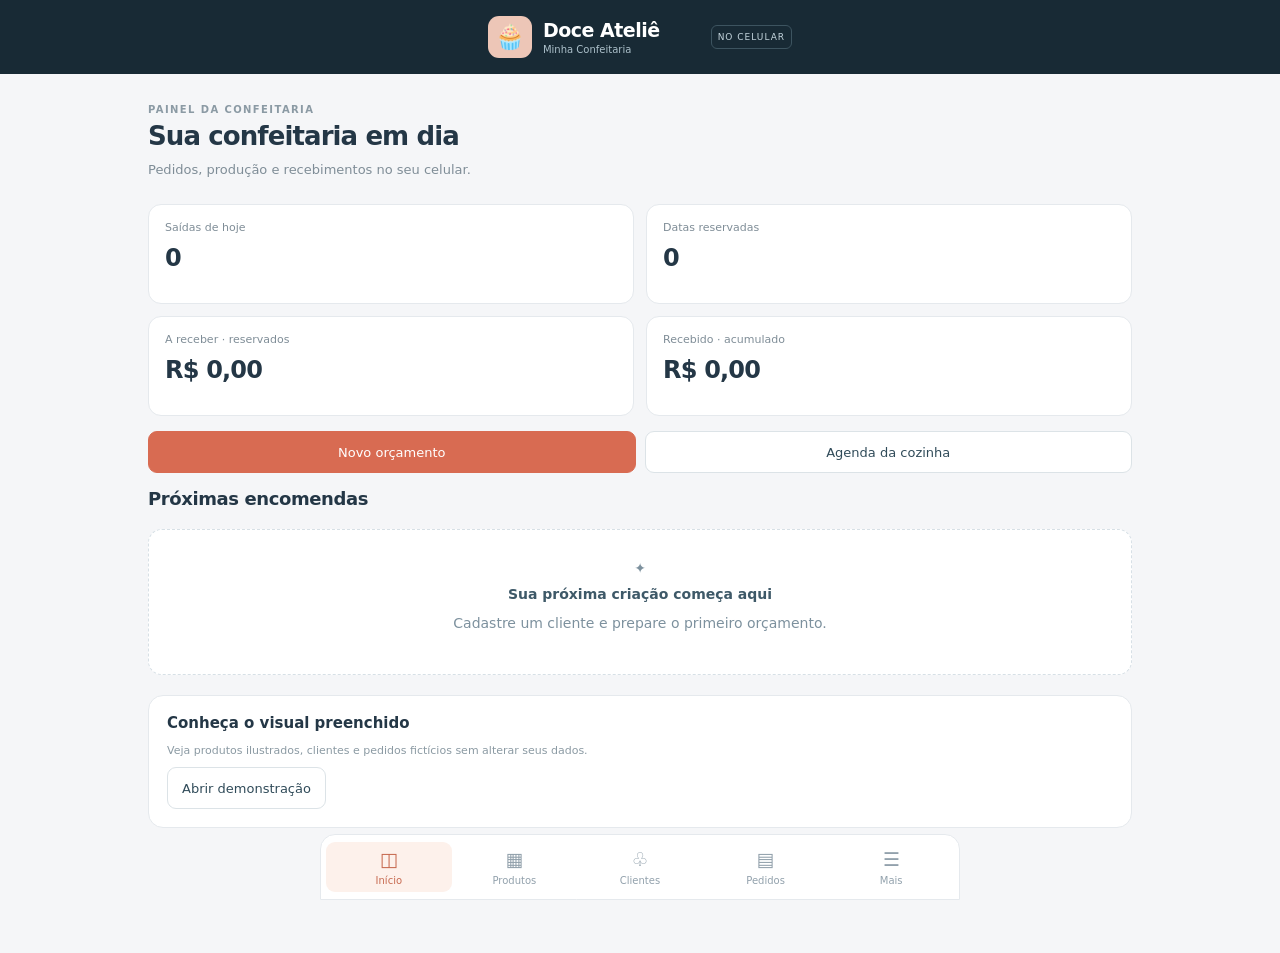
==== android/app/src/main/assets/index.html @ 293ba01e "Adiciona APK Android assinado com gestão local offline, SQLite, fotos, PDFs e backup" ====
<!doctype html><html lang="pt-BR"><head>
<meta charset="utf-8"><meta name="viewport" content="width=device-width,initial-scale=1,viewport-fit=cover">
<meta http-equiv="Content-Security-Policy" content="default-src 'self' data: blob:; script-src 'self'; style-src 'self' 'unsafe-inline'; img-src 'self' data: blob:; connect-src 'none'">
<title>Doce Ateliê</title><link rel="stylesheet" href="style.css">
<script src="logic.js" defer></script><script src="seed.js" defer></script><script src="vendor/jspdf.umd.min.js" defer></script><script src="vendor/jspdf.plugin.autotable.min.js" defer></script><script src="documents.js" defer></script><script src="app.js" defer></script>
</head><body><header><span class="brand-icon">🧁</span><div><strong>Doce Ateliê</strong><small id="shop-name">Gestão da confeitaria</small></div><span class="local-tag">NO CELULAR</span></header>
<div id="demo-banner" hidden>Demonstração · dados e preços fictícios <button data-action="demo">Voltar aos meus dados</button></div>
<main id="app" aria-live="polite"></main><nav id="navigation" aria-label="Navegação principal"></nav>
<div id="toast" role="status" hidden></div><dialog id="modal"><div id="modal-content"></div></dialog>
<input type="file" id="backup-input" accept="application/json,.json" hidden>
</body></html>
---- android/app/src/main/assets/style.css ----
:root{--ink:#243746;--muted:#7f8d97;--coral:#d86b52;--navy:#182a35;--border:#e5e9ed}*{box-sizing:border-box}body{margin:0;background:#f5f6f8;color:var(--ink);font-family:system-ui,-apple-system,"Segoe UI",sans-serif;font-size:14px}header{background:var(--navy);color:white;display:flex;align-items:center;gap:11px;padding:16px 20px;position:sticky;top:0;z-index:9}header strong{font-size:19px;letter-spacing:-.5px}header small{display:block;font-size:10px;color:#adc1cb;margin-top:3px}.brand-icon{background:#edc6b7;padding:7px;border-radius:11px;font-size:24px}.local-tag{margin-left:auto;font-size:9px;letter-spacing:1px;color:#c5d6de;border:1px solid #3d5460;border-radius:6px;padding:6px}main{max-width:1040px;margin:auto;padding:24px 18px 110px}h1{font-size:26px;letter-spacing:-.9px;margin:6px 0 8px}h2{font-size:18px;letter-spacing:-.4px;margin:0 0 14px}h3{font-size:15px;margin:0 0 10px}p{line-height:1.65;margin:8px 0}.eyebrow{font-size:10px;color:#8b9aa4;letter-spacing:1.4px;font-weight:700}.subtitle{color:var(--muted);font-size:13px;margin-bottom:24px}.card{background:white;border:1px solid var(--border);padding:18px;border-radius:15px;margin-bottom:15px}.grid{display:grid;grid-template-columns:repeat(2,minmax(0,1fr));gap:12px}.grid.three{grid-template-columns:repeat(3,minmax(0,1fr))}.metric{background:white;border:1px solid var(--border);border-radius:13px;padding:16px;min-height:100px}.metric small{color:var(--muted);font-size:11px;display:block}.metric strong{font-size:24px;display:block;margin-top:10px;letter-spacing:-.8px}.toolbar{display:flex;gap:9px;align-items:center;margin:15px 0;flex-wrap:wrap}.toolbar>*{flex:1}.primary,button.primary{background:var(--coral);color:white;border-color:var(--coral)}button{font:inherit;font-size:13px;cursor:pointer;border:1px solid #dce3e7;background:white;color:#304b59;padding:11px 14px;border-radius:9px;min-height:42px}button:disabled{opacity:.5;cursor:default}button.danger{color:#af5447;border-color:#e8c9c4}button.small{padding:7px 10px;font-size:12px;min-height:34px}.full{width:100%}.back{background:transparent;border:0;padding-left:0;font-size:12px;margin-bottom:12px;color:#788b98}label{font-size:12px;color:#526875;display:block;margin:13px 0 6px}input,select,textarea{font:inherit;font-size:16px;width:100%;padding:12px;border:1px solid #dfe5e9;border-radius:8px;background:#fcfdfe;color:#243746;min-width:0}input:focus,select:focus,textarea:focus{outline:2px solid #ecc0af;border-color:#d99a83}textarea{resize:vertical;min-height:88px}input[type=checkbox]{width:18px;height:18px;padding:0;margin:0;accent-color:var(--coral)}.check{display:flex;align-items:center;gap:9px;line-height:1.4;min-height:35px;color:#354e5b}.check input{flex-shrink:0}.hint{font-size:11px;color:#8b9aa3;line-height:1.6}.badge{display:inline-block;font-size:10px;padding:5px 8px;border-radius:6px;background:#e9f4ed;color:#3c8064}.badge.coral{background:#fcede6;color:#ba6349}.badge.gray{background:#edf0f3;color:#758996}.image-frame{height:145px;width:100%;background:#faf4ec;border-radius:10px;overflow:hidden;display:flex;align-items:center;justify-content:center;margin-bottom:12px}.image-frame img{height:100%;width:100%;object-fit:contain}.image-frame.reference{height:130px}.products{display:grid;grid-template-columns:repeat(2,minmax(0,1fr));gap:12px}.product.card{padding:13px;margin-bottom:0}.product h3{font-size:14px}.product p{font-size:12px;color:#718591}.product .price{display:block;color:#304e5d;font-weight:700;font-size:15px;margin:9px 0}.product .description{display:-webkit-box;-webkit-line-clamp:5;-webkit-box-orient:vertical;overflow:hidden}.product .category{font-size:10px;color:#91a0a9;display:block;margin-bottom:7px}.sheet{overflow:auto;background:white;border:1px solid var(--border);border-radius:13px}table{border-collapse:collapse;width:100%;font-size:12px;min-width:720px}th{padding:12px;background:#f0f3f5;text-align:left;color:#81929e;font-size:10px}td{padding:11px;border-top:1px solid #edf1f4;vertical-align:middle}.person{display:flex;align-items:center;gap:9px}.avatar{height:33px;width:33px;border-radius:50%;object-fit:cover;flex-shrink:0;background:#f4ded3;color:#b56e54;display:flex;align-items:center;justify-content:center;font-size:12px;font-weight:700}.person small{display:block;font-size:10px;color:#97a3aa;margin-top:3px}.order-row{background:white;border:1px solid var(--border);border-radius:12px;padding:16px;margin:10px 0;display:flex;gap:12px;justify-content:space-between;align-items:center}.order-row strong{font-size:14px}.order-row p{font-size:11px;color:#8b99a1}.order-row .right{text-align:right;flex-shrink:0}.empty{text-align:center;padding:30px 20px;color:#7d919e;border:1px dashed #d7e0e6;background:white;border-radius:14px;margin:20px 0}.empty strong{display:block;color:#3e5968;margin:10px 0}.warning,.info,.error{padding:13px;border-radius:9px;line-height:1.6;font-size:12px;margin:12px 0}.warning{background:#fff2df;color:#946427}.info{background:#e9f0f9;color:#4c6c8b}.error{background:#feedea;color:#ac4f42}.steps{display:flex;gap:5px;margin-bottom:19px}.step{flex:1;text-align:center;background:#e7edf0;color:#8a9aa4;border-radius:8px;padding:11px 4px;font-size:11px}.step.active{background:#f9e7de;color:#be674d;border:1px solid #edcabc}.summary{background:#213e4c;color:white;padding:18px;border-radius:12px}.summary small{color:#bed2db}.summary strong{font-size:29px;display:block;margin-top:5px}.summary-line{display:flex;gap:10px;justify-content:space-between;padding:6px 0;font-size:12px;color:#77909e}.summary-line b{color:#2f4c5b}.separator{height:1px;background:#edf0f3;margin:15px 0}.item-list{padding:0;list-style:none}.item-list li{margin:8px 0;font-size:12px;line-height:1.5;color:#6d8492}.photo-list{display:flex;gap:9px;overflow:auto;margin:12px 0}.photo-list>div{min-width:105px;max-width:105px}.photo-list img{width:105px;height:80px;object-fit:contain;border-radius:8px;background:#faf4ec}.photo-list button{width:100%;font-size:10px;padding:5px;min-height:30px}nav{position:fixed;bottom:0;left:0;right:0;background:white;display:flex;border-top:1px solid var(--border);padding:7px 5px calc(7px + env(safe-area-inset-bottom));z-index:10}nav button{flex:1;border:0;background:none;color:#92a1ac;font-size:10px;padding:6px 3px;min-height:48px}nav button span{display:block;font-size:19px;margin-bottom:5px}nav button.active{color:#c76b51;background:#fdf1eb;border-radius:9px}#demo-banner{background:#fff0de;color:#9a6a2e;font-size:11px;padding:10px 16px;display:flex;gap:10px;align-items:center;justify-content:space-between}#demo-banner button{font-size:10px;padding:6px;min-height:30px}#demo-banner[hidden]{display:none}#toast{position:fixed;bottom:87px;left:20px;right:20px;max-width:600px;margin:auto;background:#243f4d;color:white;padding:15px;border-radius:11px;z-index:40;font-size:13px;box-shadow:0 8px 25px #18374630}dialog{border:1px solid #e1e7eb;border-radius:16px;padding:23px;width:calc(100% - 32px);max-width:580px;max-height:90vh;overflow:auto}dialog::backdrop{background:#172d3c80}.calendar{display:grid;grid-template-columns:repeat(7,minmax(0,1fr));gap:5px;margin-bottom:20px}.calendar .day-name{font-size:10px;text-align:center;color:#92a1ab;padding:7px}.calendar button{font-size:12px;padding:10px 3px;min-height:44px}.calendar button.has-orders{background:#fbebe4;border-color:#efc3b0;color:#b46a4e}.calendar button.selected{background:#d86b52;color:white}details>summary{cursor:pointer;color:#4e6d7e;padding:11px 0;font-size:13px}.details-grid{display:grid;grid-template-columns:repeat(2,minmax(0,1fr));gap:12px}.details-grid small{font-size:10px;text-transform:uppercase;letter-spacing:.5px;color:#8d9da7;display:block;margin-bottom:6px}.details-grid p{font-size:12px;overflow-wrap:anywhere}.chip-row{display:flex;gap:7px;overflow:auto;padding:5px 0 13px}.chip-row button{font-size:11px;white-space:nowrap;min-height:34px;padding:7px 11px}.chip-row button.active{background:#fbede6;color:#bd694e;border-color:#ecc5b2}a{color:#bd694e}#fatal{padding:30px;line-height:1.7}@media(min-width:750px){main{padding:30px 28px 110px}.products{grid-template-columns:repeat(3,minmax(0,1fr))}nav{left:50%;transform:translateX(-50%);max-width:1040px;border:1px solid var(--border);border-radius:15px 15px 0 0}header>div{max-width:900px}header{justify-content:center}.local-tag{margin-left:40px}.image-frame{height:170px}.grid.three{grid-template-columns:repeat(3,minmax(0,1fr))}}
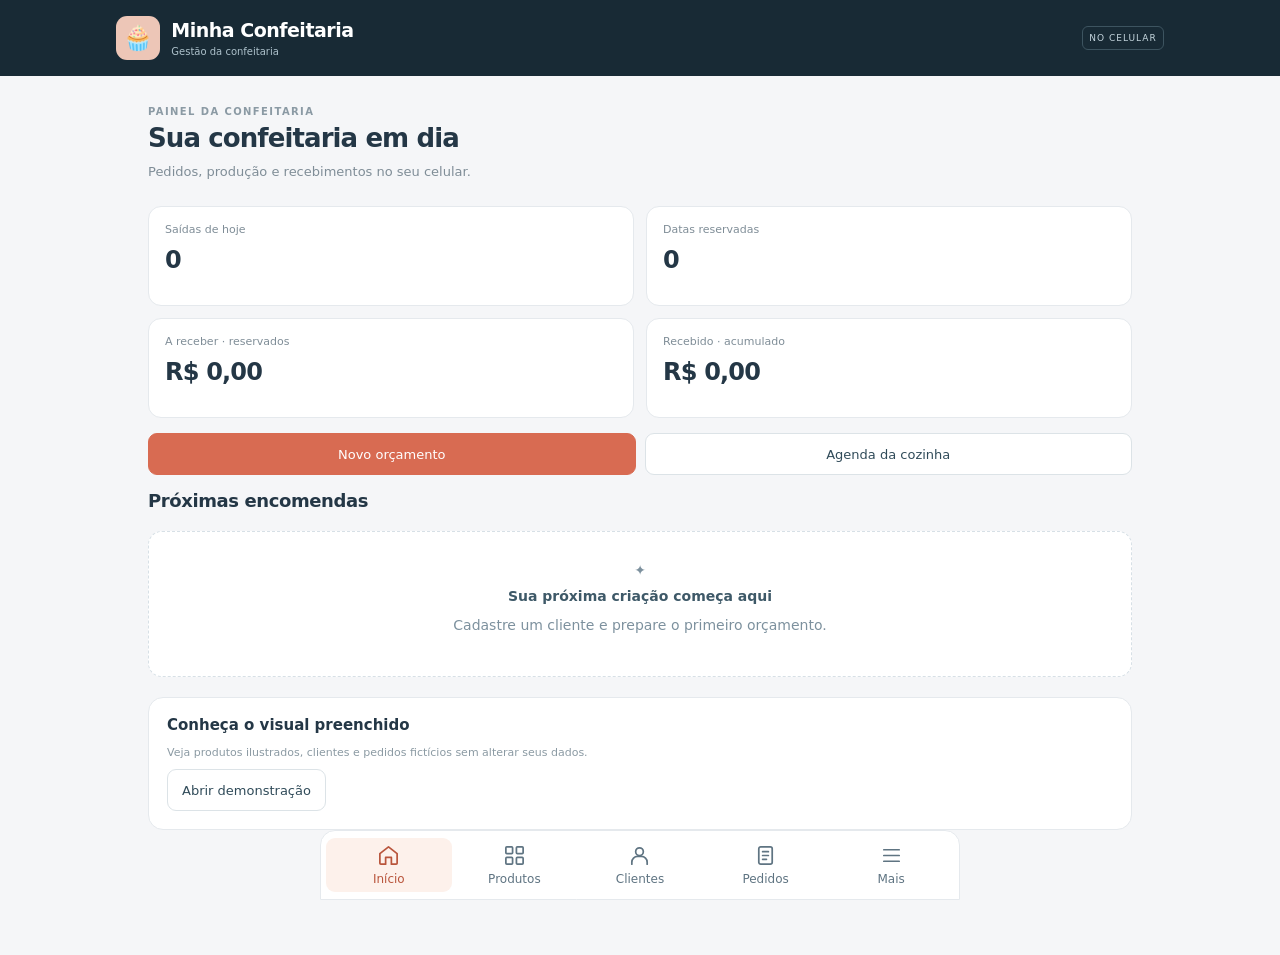
==== commit c7ce5aa6: "Personaliza nome e logo no Windows e Android com APK 1.0.2" ====
--- a/android/app/src/main/assets/index.html
+++ b/android/app/src/main/assets/index.html
@@ -3,7 +3,7 @@
 <meta http-equiv="Content-Security-Policy" content="default-src 'self' data: blob:; script-src 'self'; style-src 'self' 'unsafe-inline'; img-src 'self' data: blob:; connect-src 'none'">
 <title>Doce Ateliê</title><link rel="stylesheet" href="style.css">
 <script src="logic.js" defer></script><script src="seed.js" defer></script><script src="vendor/jspdf.umd.min.js" defer></script><script src="vendor/jspdf.plugin.autotable.min.js" defer></script><script src="documents.js" defer></script><script src="app.js" defer></script>
-</head><body><header><span class="brand-icon">🧁</span><div><strong>Doce Ateliê</strong><small id="shop-name">Gestão da confeitaria</small></div><span class="local-tag">NO CELULAR</span></header>
+</head><body><header><span class="brand-icon" id="brand-logo">🧁</span><div class="brand-text"><strong id="shop-name">Minha Confeitaria</strong><small>Gestão da confeitaria</small></div><span class="local-tag">NO CELULAR</span></header>
 <div id="demo-banner" hidden>Demonstração · dados e preços fictícios <button data-action="demo">Voltar aos meus dados</button></div>
 <main id="app" aria-live="polite"></main><nav id="navigation" aria-label="Navegação principal"></nav>
 <div id="toast" role="status" hidden></div><dialog id="modal"><div id="modal-content"></div></dialog>
--- a/android/app/src/main/assets/style.css
+++ b/android/app/src/main/assets/style.css
@@ -1 +1,4 @@
-:root{--ink:#243746;--muted:#7f8d97;--coral:#d86b52;--navy:#182a35;--border:#e5e9ed}*{box-sizing:border-box}body{margin:0;background:#f5f6f8;color:var(--ink);font-family:system-ui,-apple-system,"Segoe UI",sans-serif;font-size:14px}header{background:var(--navy);color:white;display:flex;align-items:center;gap:11px;padding:16px 20px;position:sticky;top:0;z-index:9}header strong{font-size:19px;letter-spacing:-.5px}header small{display:block;font-size:10px;color:#adc1cb;margin-top:3px}.brand-icon{background:#edc6b7;padding:7px;border-radius:11px;font-size:24px}.local-tag{margin-left:auto;font-size:9px;letter-spacing:1px;color:#c5d6de;border:1px solid #3d5460;border-radius:6px;padding:6px}main{max-width:1040px;margin:auto;padding:24px 18px 110px}h1{font-size:26px;letter-spacing:-.9px;margin:6px 0 8px}h2{font-size:18px;letter-spacing:-.4px;margin:0 0 14px}h3{font-size:15px;margin:0 0 10px}p{line-height:1.65;margin:8px 0}.eyebrow{font-size:10px;color:#8b9aa4;letter-spacing:1.4px;font-weight:700}.subtitle{color:var(--muted);font-size:13px;margin-bottom:24px}.card{background:white;border:1px solid var(--border);padding:18px;border-radius:15px;margin-bottom:15px}.grid{display:grid;grid-template-columns:repeat(2,minmax(0,1fr));gap:12px}.grid.three{grid-template-columns:repeat(3,minmax(0,1fr))}.metric{background:white;border:1px solid var(--border);border-radius:13px;padding:16px;min-height:100px}.metric small{color:var(--muted);font-size:11px;display:block}.metric strong{font-size:24px;display:block;margin-top:10px;letter-spacing:-.8px}.toolbar{display:flex;gap:9px;align-items:center;margin:15px 0;flex-wrap:wrap}.toolbar>*{flex:1}.primary,button.primary{background:var(--coral);color:white;border-color:var(--coral)}button{font:inherit;font-size:13px;cursor:pointer;border:1px solid #dce3e7;background:white;color:#304b59;padding:11px 14px;border-radius:9px;min-height:42px}button:disabled{opacity:.5;cursor:default}button.danger{color:#af5447;border-color:#e8c9c4}button.small{padding:7px 10px;font-size:12px;min-height:34px}.full{width:100%}.back{background:transparent;border:0;padding-left:0;font-size:12px;margin-bottom:12px;color:#788b98}label{font-size:12px;color:#526875;display:block;margin:13px 0 6px}input,select,textarea{font:inherit;font-size:16px;width:100%;padding:12px;border:1px solid #dfe5e9;border-radius:8px;background:#fcfdfe;color:#243746;min-width:0}input:focus,select:focus,textarea:focus{outline:2px solid #ecc0af;border-color:#d99a83}textarea{resize:vertical;min-height:88px}input[type=checkbox]{width:18px;height:18px;padding:0;margin:0;accent-color:var(--coral)}.check{display:flex;align-items:center;gap:9px;line-height:1.4;min-height:35px;color:#354e5b}.check input{flex-shrink:0}.hint{font-size:11px;color:#8b9aa3;line-height:1.6}.badge{display:inline-block;font-size:10px;padding:5px 8px;border-radius:6px;background:#e9f4ed;color:#3c8064}.badge.coral{background:#fcede6;color:#ba6349}.badge.gray{background:#edf0f3;color:#758996}.image-frame{height:145px;width:100%;background:#faf4ec;border-radius:10px;overflow:hidden;display:flex;align-items:center;justify-content:center;margin-bottom:12px}.image-frame img{height:100%;width:100%;object-fit:contain}.image-frame.reference{height:130px}.products{display:grid;grid-template-columns:repeat(2,minmax(0,1fr));gap:12px}.product.card{padding:13px;margin-bottom:0}.product h3{font-size:14px}.product p{font-size:12px;color:#718591}.product .price{display:block;color:#304e5d;font-weight:700;font-size:15px;margin:9px 0}.product .description{display:-webkit-box;-webkit-line-clamp:5;-webkit-box-orient:vertical;overflow:hidden}.product .category{font-size:10px;color:#91a0a9;display:block;margin-bottom:7px}.sheet{overflow:auto;background:white;border:1px solid var(--border);border-radius:13px}table{border-collapse:collapse;width:100%;font-size:12px;min-width:720px}th{padding:12px;background:#f0f3f5;text-align:left;color:#81929e;font-size:10px}td{padding:11px;border-top:1px solid #edf1f4;vertical-align:middle}.person{display:flex;align-items:center;gap:9px}.avatar{height:33px;width:33px;border-radius:50%;object-fit:cover;flex-shrink:0;background:#f4ded3;color:#b56e54;display:flex;align-items:center;justify-content:center;font-size:12px;font-weight:700}.person small{display:block;font-size:10px;color:#97a3aa;margin-top:3px}.order-row{background:white;border:1px solid var(--border);border-radius:12px;padding:16px;margin:10px 0;display:flex;gap:12px;justify-content:space-between;align-items:center}.order-row strong{font-size:14px}.order-row p{font-size:11px;color:#8b99a1}.order-row .right{text-align:right;flex-shrink:0}.empty{text-align:center;padding:30px 20px;color:#7d919e;border:1px dashed #d7e0e6;background:white;border-radius:14px;margin:20px 0}.empty strong{display:block;color:#3e5968;margin:10px 0}.warning,.info,.error{padding:13px;border-radius:9px;line-height:1.6;font-size:12px;margin:12px 0}.warning{background:#fff2df;color:#946427}.info{background:#e9f0f9;color:#4c6c8b}.error{background:#feedea;color:#ac4f42}.steps{display:flex;gap:5px;margin-bottom:19px}.step{flex:1;text-align:center;background:#e7edf0;color:#8a9aa4;border-radius:8px;padding:11px 4px;font-size:11px}.step.active{background:#f9e7de;color:#be674d;border:1px solid #edcabc}.summary{background:#213e4c;color:white;padding:18px;border-radius:12px}.summary small{color:#bed2db}.summary strong{font-size:29px;display:block;margin-top:5px}.summary-line{display:flex;gap:10px;justify-content:space-between;padding:6px 0;font-size:12px;color:#77909e}.summary-line b{color:#2f4c5b}.separator{height:1px;background:#edf0f3;margin:15px 0}.item-list{padding:0;list-style:none}.item-list li{margin:8px 0;font-size:12px;line-height:1.5;color:#6d8492}.photo-list{display:flex;gap:9px;overflow:auto;margin:12px 0}.photo-list>div{min-width:105px;max-width:105px}.photo-list img{width:105px;height:80px;object-fit:contain;border-radius:8px;background:#faf4ec}.photo-list button{width:100%;font-size:10px;padding:5px;min-height:30px}nav{position:fixed;bottom:0;left:0;right:0;background:white;display:flex;border-top:1px solid var(--border);padding:7px 5px calc(7px + env(safe-area-inset-bottom));z-index:10}nav button{flex:1;border:0;background:none;color:#92a1ac;font-size:10px;padding:6px 3px;min-height:48px}nav button span{display:block;font-size:19px;margin-bottom:5px}nav button.active{color:#c76b51;background:#fdf1eb;border-radius:9px}#demo-banner{background:#fff0de;color:#9a6a2e;font-size:11px;padding:10px 16px;display:flex;gap:10px;align-items:center;justify-content:space-between}#demo-banner button{font-size:10px;padding:6px;min-height:30px}#demo-banner[hidden]{display:none}#toast{position:fixed;bottom:87px;left:20px;right:20px;max-width:600px;margin:auto;background:#243f4d;color:white;padding:15px;border-radius:11px;z-index:40;font-size:13px;box-shadow:0 8px 25px #18374630}dialog{border:1px solid #e1e7eb;border-radius:16px;padding:23px;width:calc(100% - 32px);max-width:580px;max-height:90vh;overflow:auto}dialog::backdrop{background:#172d3c80}.calendar{display:grid;grid-template-columns:repeat(7,minmax(0,1fr));gap:5px;margin-bottom:20px}.calendar .day-name{font-size:10px;text-align:center;color:#92a1ab;padding:7px}.calendar button{font-size:12px;padding:10px 3px;min-height:44px}.calendar button.has-orders{background:#fbebe4;border-color:#efc3b0;color:#b46a4e}.calendar button.selected{background:#d86b52;color:white}details>summary{cursor:pointer;color:#4e6d7e;padding:11px 0;font-size:13px}.details-grid{display:grid;grid-template-columns:repeat(2,minmax(0,1fr));gap:12px}.details-grid small{font-size:10px;text-transform:uppercase;letter-spacing:.5px;color:#8d9da7;display:block;margin-bottom:6px}.details-grid p{font-size:12px;overflow-wrap:anywhere}.chip-row{display:flex;gap:7px;overflow:auto;padding:5px 0 13px}.chip-row button{font-size:11px;white-space:nowrap;min-height:34px;padding:7px 11px}.chip-row button.active{background:#fbede6;color:#bd694e;border-color:#ecc5b2}a{color:#bd694e}#fatal{padding:30px;line-height:1.7}@media(min-width:750px){main{padding:30px 28px 110px}.products{grid-template-columns:repeat(3,minmax(0,1fr))}nav{left:50%;transform:translateX(-50%);max-width:1040px;border:1px solid var(--border);border-radius:15px 15px 0 0}header>div{max-width:900px}header{justify-content:center}.local-tag{margin-left:40px}.image-frame{height:170px}.grid.three{grid-template-columns:repeat(3,minmax(0,1fr))}}
+:root{--ink:#243746;--muted:#7f8d97;--coral:#d86b52;--navy:#182a35;--border:#e5e9ed}*{box-sizing:border-box}body{margin:0;background:#f5f6f8;color:var(--ink);font-family:system-ui,-apple-system,"Segoe UI",sans-serif;font-size:14px}header{background:var(--navy);color:white;display:flex;align-items:center;gap:11px;padding:16px 20px;position:sticky;top:0;z-index:9}header strong{font-size:19px;letter-spacing:-.5px}header small{display:block;font-size:10px;color:#adc1cb;margin-top:3px}.brand-icon{background:#edc6b7;padding:7px;border-radius:11px;font-size:24px}.local-tag{margin-left:auto;font-size:9px;letter-spacing:1px;color:#c5d6de;border:1px solid #3d5460;border-radius:6px;padding:6px}main{max-width:1040px;margin:auto;padding:24px 18px 110px}h1{font-size:26px;letter-spacing:-.9px;margin:6px 0 8px}h2{font-size:18px;letter-spacing:-.4px;margin:0 0 14px}h3{font-size:15px;margin:0 0 10px}p{line-height:1.65;margin:8px 0}.eyebrow{font-size:10px;color:#8b9aa4;letter-spacing:1.4px;font-weight:700}.subtitle{color:var(--muted);font-size:13px;margin-bottom:24px}.card{background:white;border:1px solid var(--border);padding:18px;border-radius:15px;margin-bottom:15px}.grid{display:grid;grid-template-columns:repeat(2,minmax(0,1fr));gap:12px}.grid.three{grid-template-columns:repeat(3,minmax(0,1fr))}.metric{background:white;border:1px solid var(--border);border-radius:13px;padding:16px;min-height:100px}.metric small{color:var(--muted);font-size:11px;display:block}.metric strong{font-size:24px;display:block;margin-top:10px;letter-spacing:-.8px}.toolbar{display:flex;gap:9px;align-items:center;margin:15px 0;flex-wrap:wrap}.toolbar>*{flex:1}.primary,button.primary{background:var(--coral);color:white;border-color:var(--coral)}button{font:inherit;font-size:13px;cursor:pointer;border:1px solid #dce3e7;background:white;color:#304b59;padding:11px 14px;border-radius:9px;min-height:42px}button:disabled{opacity:.5;cursor:default}button.danger{color:#af5447;border-color:#e8c9c4}button.small{padding:7px 10px;font-size:12px;min-height:34px}.full{width:100%}.back{background:transparent;border:0;padding-left:0;font-size:12px;margin-bottom:12px;color:#788b98}label{font-size:12px;color:#526875;display:block;margin:13px 0 6px}input,select,textarea{font:inherit;font-size:16px;width:100%;padding:12px;border:1px solid #dfe5e9;border-radius:8px;background:#fcfdfe;color:#243746;min-width:0}input:focus,select:focus,textarea:focus{outline:2px solid #ecc0af;border-color:#d99a83}textarea{resize:vertical;min-height:88px}input[type=checkbox]{width:18px;height:18px;padding:0;margin:0;accent-color:var(--coral)}.check{display:flex;align-items:center;gap:9px;line-height:1.4;min-height:35px;color:#354e5b}.check input{flex-shrink:0}.hint{font-size:11px;color:#8b9aa3;line-height:1.6}.badge{display:inline-block;font-size:10px;padding:5px 8px;border-radius:6px;background:#e9f4ed;color:#3c8064}.badge.coral{background:#fcede6;color:#ba6349}.badge.gray{background:#edf0f3;color:#758996}.image-frame{height:145px;width:100%;background:#faf4ec;border-radius:10px;overflow:hidden;display:flex;align-items:center;justify-content:center;margin-bottom:12px}.image-frame img{height:100%;width:100%;object-fit:contain}.image-frame.reference{height:130px}.products{display:grid;grid-template-columns:repeat(2,minmax(0,1fr));gap:12px}.product.card{padding:13px;margin-bottom:0}.product h3{font-size:14px}.product p{font-size:12px;color:#718591}.product .price{display:block;color:#304e5d;font-weight:700;font-size:15px;margin:9px 0}.product .description{display:-webkit-box;-webkit-line-clamp:5;-webkit-box-orient:vertical;overflow:hidden}.product .category{font-size:10px;color:#91a0a9;display:block;margin-bottom:7px}.sheet{overflow:auto;background:white;border:1px solid var(--border);border-radius:13px}table{border-collapse:collapse;width:100%;font-size:12px;min-width:720px}th{padding:12px;background:#f0f3f5;text-align:left;color:#81929e;font-size:10px}td{padding:11px;border-top:1px solid #edf1f4;vertical-align:middle}.person{display:flex;align-items:center;gap:9px}.avatar{height:33px;width:33px;border-radius:50%;object-fit:cover;flex-shrink:0;background:#f4ded3;color:#b56e54;display:flex;align-items:center;justify-content:center;font-size:12px;font-weight:700}.person small{display:block;font-size:10px;color:#97a3aa;margin-top:3px}.order-row{background:white;border:1px solid var(--border);border-radius:12px;padding:16px;margin:10px 0;display:flex;gap:12px;justify-content:space-between;align-items:center}.order-row strong{font-size:14px}.order-row p{font-size:11px;color:#8b99a1}.order-row .right{text-align:right;flex-shrink:0}.empty{text-align:center;padding:30px 20px;color:#7d919e;border:1px dashed #d7e0e6;background:white;border-radius:14px;margin:20px 0}.empty strong{display:block;color:#3e5968;margin:10px 0}.warning,.info,.error{padding:13px;border-radius:9px;line-height:1.6;font-size:12px;margin:12px 0}.warning{background:#fff2df;color:#946427}.info{background:#e9f0f9;color:#4c6c8b}.error{background:#feedea;color:#ac4f42}.steps{display:flex;gap:5px;margin-bottom:19px}.step{flex:1;text-align:center;background:#e7edf0;color:#8a9aa4;border-radius:8px;padding:11px 4px;font-size:11px}.step.active{background:#f9e7de;color:#be674d;border:1px solid #edcabc}.summary{background:#213e4c;color:white;padding:18px;border-radius:12px}.summary small{color:#bed2db}.summary strong{font-size:29px;display:block;margin-top:5px}.summary-line{display:flex;gap:10px;justify-content:space-between;padding:6px 0;font-size:12px;color:#77909e}.summary-line b{color:#2f4c5b}.separator{height:1px;background:#edf0f3;margin:15px 0}.item-list{padding:0;list-style:none}.item-list li{margin:8px 0;font-size:12px;line-height:1.5;color:#6d8492}.photo-list{display:flex;gap:9px;overflow:auto;margin:12px 0}.photo-list>div{min-width:105px;max-width:105px}.photo-list img{width:105px;height:80px;object-fit:contain;border-radius:8px;background:#faf4ec}.photo-list button{width:100%;font-size:10px;padding:5px;min-height:30px}nav{position:fixed;bottom:0;left:0;right:0;background:white;display:flex;border-top:1px solid var(--border);padding:7px 5px calc(7px + env(safe-area-inset-bottom));z-index:10}nav button{flex:1;border:0;background:none;color:#5f7482;font-size:12px;padding:6px 3px;min-height:54px}nav button span{display:block;font-size:19px;margin-bottom:5px}nav button svg{width:23px;height:23px;display:block;margin:0 auto}nav button.active{color:#b9553c;background:#fdf1eb;border-radius:9px}#demo-banner{background:#fff0de;color:#9a6a2e;font-size:11px;padding:10px 16px;display:flex;gap:10px;align-items:center;justify-content:space-between}#demo-banner button{font-size:10px;padding:6px;min-height:30px}#demo-banner[hidden]{display:none}#toast{position:fixed;bottom:87px;left:20px;right:20px;max-width:600px;margin:auto;background:#243f4d;color:white;padding:15px;border-radius:11px;z-index:40;font-size:13px;box-shadow:0 8px 25px #18374630}dialog{border:1px solid #e1e7eb;border-radius:16px;padding:23px;width:calc(100% - 32px);max-width:580px;max-height:90vh;overflow:auto}dialog::backdrop{background:#172d3c80}.calendar{display:grid;grid-template-columns:repeat(7,minmax(0,1fr));gap:5px;margin-bottom:20px}.calendar .day-name{font-size:10px;text-align:center;color:#92a1ab;padding:7px}.calendar button{font-size:12px;padding:10px 3px;min-height:44px}.calendar button.has-orders{background:#fbebe4;border-color:#efc3b0;color:#b46a4e}.calendar button.selected{background:#d86b52;color:white}details>summary{cursor:pointer;color:#4e6d7e;padding:11px 0;font-size:13px}.details-grid{display:grid;grid-template-columns:repeat(2,minmax(0,1fr));gap:12px}.details-grid small{font-size:10px;text-transform:uppercase;letter-spacing:.5px;color:#8d9da7;display:block;margin-bottom:6px}.details-grid p{font-size:12px;overflow-wrap:anywhere}.chip-row{display:flex;gap:7px;overflow:auto;padding:5px 0 13px}.chip-row button{font-size:11px;white-space:nowrap;min-height:34px;padding:7px 11px}.chip-row button.active{background:#fbede6;color:#bd694e;border-color:#ecc5b2}a{color:#bd694e}#fatal{padding:30px;line-height:1.7}@media(min-width:750px){main{padding:30px 28px 110px}.products{grid-template-columns:repeat(3,minmax(0,1fr))}nav{left:50%;transform:translateX(-50%);max-width:1040px;border:1px solid var(--border);border-radius:15px 15px 0 0}header>div{max-width:900px}header{justify-content:center}.local-tag{margin-left:40px}.image-frame{height:170px}.grid.three{grid-template-columns:repeat(3,minmax(0,1fr))}}
+
+/* Identidade da loja: quadro fixo, imagem proporcional e nomes longos sem transbordar. */
+header .brand-text{flex:1;min-width:0;max-width:900px;overflow-wrap:anywhere}header strong{display:block;line-height:1.25}.brand-icon{width:44px;height:44px;flex-shrink:0;padding:0;display:flex;align-items:center;justify-content:center;overflow:hidden}.brand-icon.has-logo{background:white}.brand-icon img{width:100%;height:100%;object-fit:contain}.local-tag{flex-shrink:0;white-space:nowrap;margin-left:0}
